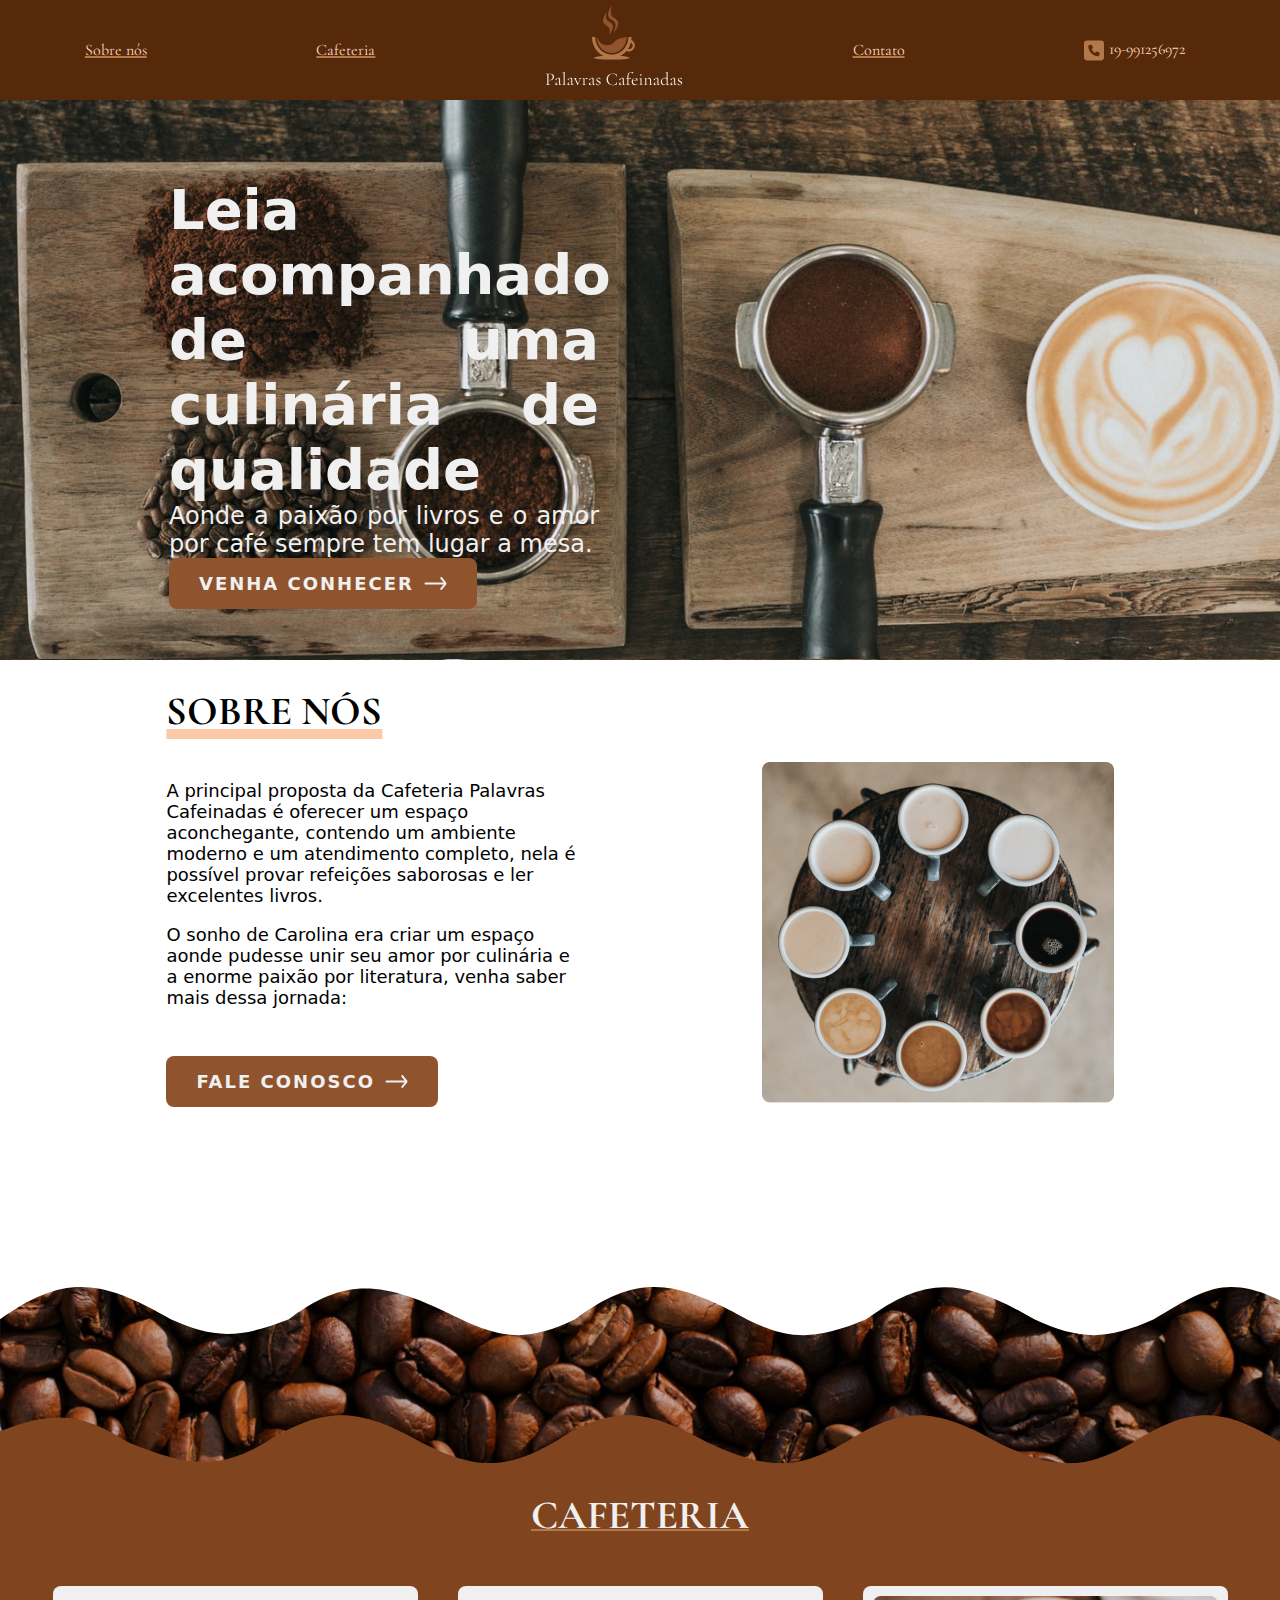
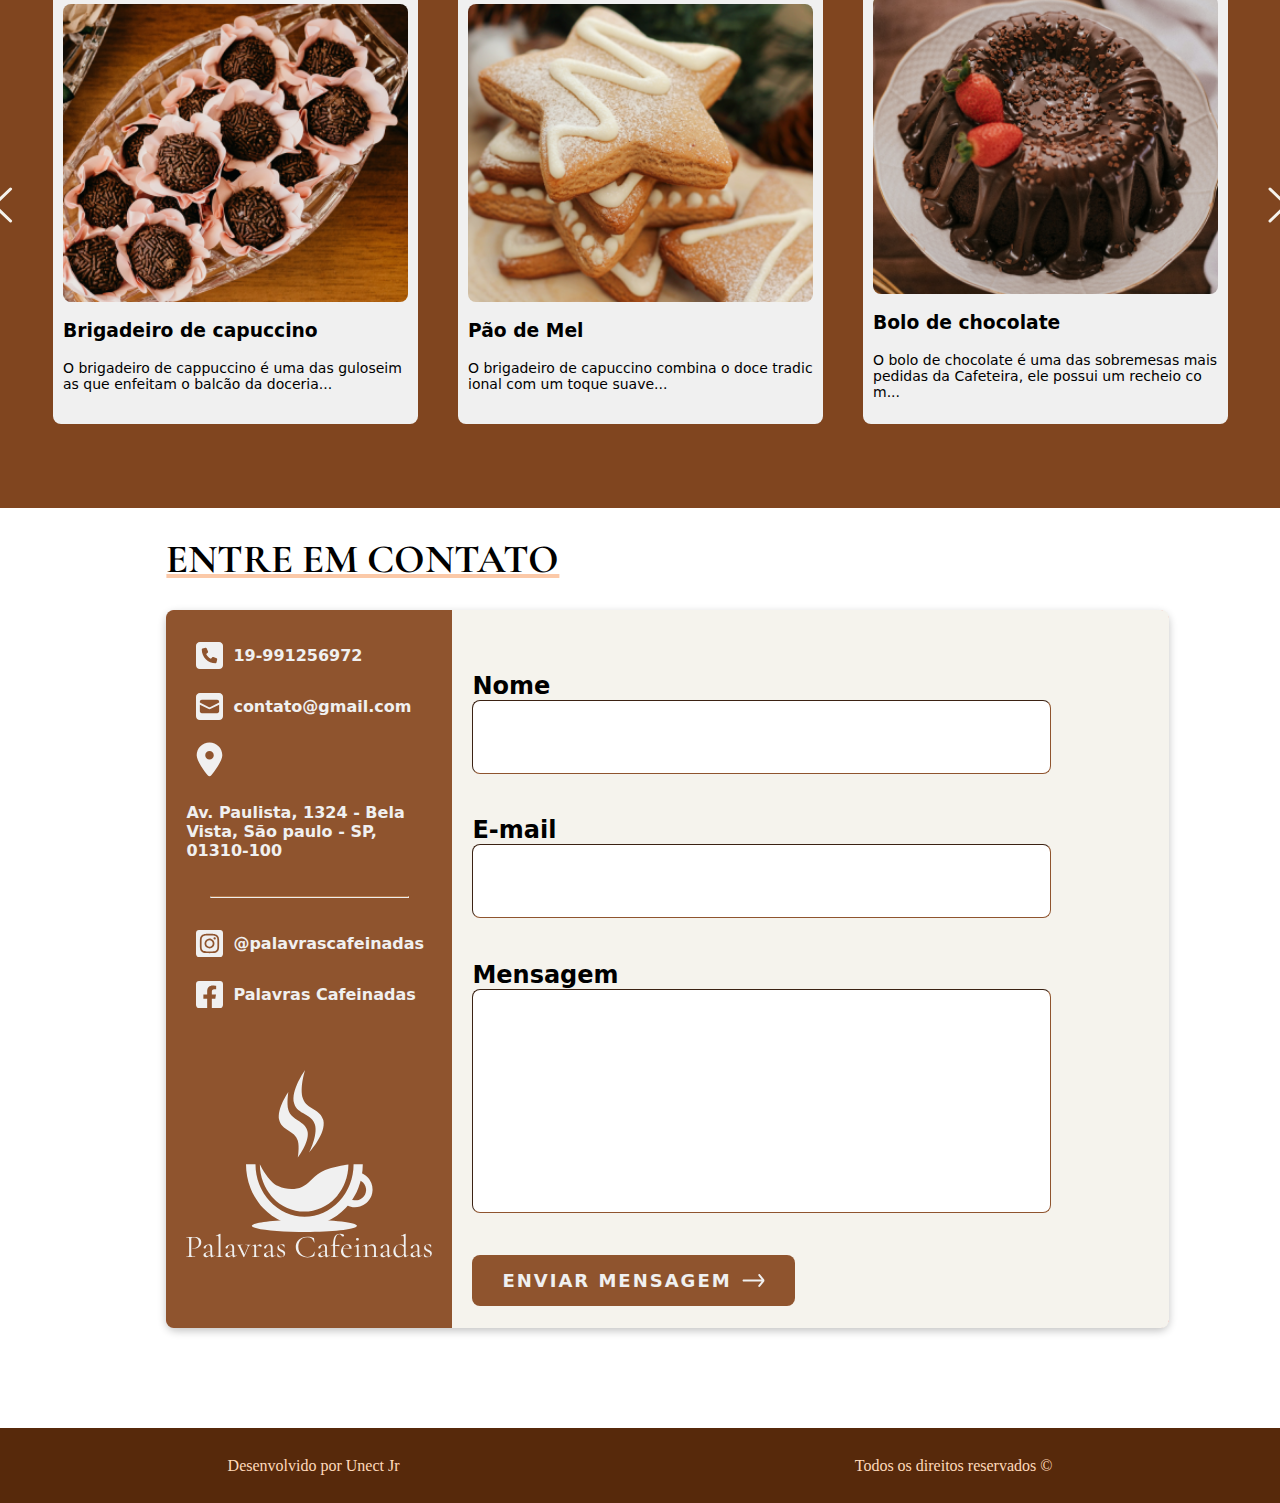
==== index.html @ 6863014e "mudando o nome do index" ====
<!DOCTYPE html>
<html>
    <head>
        <meta charset="utf-8">
        <title>Landing Page</title>
        <Link rel="stylesheet" href="styles/index.css"/>
        <link rel="preconnect" href="https://fonts.googleapis.com">
        <link rel="preconnect" href="https://fonts.gstatic.com" crossorigin>
        <link href="https://fonts.googleapis.com/css2?family=Cormorant+Garamond:ital,wght@0,300;0,400;0,500;0,600;0,700;1,300;1,400;1,500;1,600;1,700&display=swap" rel="stylesheet">
        <script type="text/javascript" src="/scripts/index.js"></script>
    </head>
    <body>
        <header>
            <div class="header-desktop">
                <a href="#sobre-nos"><span>Sobre nós</span></a>
                <a href="#cafeteria"><span>Cafeteria</span></a>
                <span><img src="img/Logo.svg" alt="Logo do palavras cafeinadas"></span>
                <a href="#contato"><span>Contato</span></a>
                <div class="numero">
                    <img src="img/Icon - Phone.svg" alt="ïcone de um telefone"/>
                    <span>19-991256972</span>
                </div>
            </div>
            <div class="header-responsive">
                <img src="img/logo_escura.svg" alt="logo do palavras cafeinadas" width="25px"/>
                <img src="img/Palavras Cafeinadas.svg" alt="palavras cafeinada" />
                <img src="img/Menu-mob.svg" alt="menu" onclick="abrirMenu()"/>
            </div>
            <div class="header-menu">
                <div class="menu">
                    <img src="img/logo_escura.svg" alt="logo do palavras cafeinadas" width="25px"/>
                    <img src="img/x.svg" alt="Icone para fechar o menu" width="25px" onclick="fecharMenu()"/>
                </div>
                <div class="opcoes-menu">
                    <div class="opcao-menu"><a href="#banner">Home</a></div>
                    <div class="opcao-menu"><a href="#sobre-nos">Sobre Nós</a></div>
                    <div class="opcao-menu"><a href="#cafeteria">Cafeteria</a></div>
                    <div class="opcao-menu"><a href="#contato">Contato</a></div>
                </div>
            </div>
        </header>

        
        <div id="banner">
            <div class="banner-texto">
                <span class="titulo">Leia acompanhado de uma culinária de qualidade</span>
                <span class="subtitulo">Aonde a paixão por livros e o amor por café sempre tem lugar a mesa.</span>
                <div class="botaoDiv">
                    <a href="#cafeteria">
                        <button class="botao">VENHA CONHECER<img src="img/Seta.svg" alt="seta apontando para a direita"/></button>
                    </a>
                </div>
            </div>
            <div class="banner-vazio"></div>
        </div>

        <div id="sobre-nos">
            <div class="tituloNos"><h1 class="SobreNos">SOBRE NÓS</h1><div class="teste"></div></div>
            <div class="sobreNosBloco">
                <div class="esquerdaSobreNos">
                    <div class="textoNosDiv">
                        <p class="textoNos">
                            A principal proposta da Cafeteria Palavras Cafeinadas é oferecer um espaço aconchegante, contendo um ambiente moderno e um atendimento completo, nela é possível provar refeições saborosas e ler excelentes livros.
                        </p>
                        <p class="textoNos">
                            O sonho de Carolina era criar um espaço aonde pudesse unir seu amor por culinária e a enorme paixão por literatura, venha saber mais dessa jornada:
                        </p>
                    </div>
                    <div class="botaoFC">
                        <a href="#contato">
                            <button class="botao">FALE CONOSCO<img src="img/Seta.svg" alt="seta apontando para a direita"/></button>
                        </a>
                    </div>
                </div>
                <div class="direitaSobreNos">
                    <img src="./img/cafes.png" alt="imagem de uma roda de copos de café em cima de uma mesa"/>
                </div>
            </div>
        </div>

        <div id="cafeteria">
            <img class="ondaCafe" src="./img/Cafe onda.svg" alt="imagem de grao de café com efeito de onda" />
            <div class="cafeteria">
                <span class="tituloCafe"><h1 class="tituloCafeteria">CAFETERIA</h1></span>
                <div class="carrossel">
                    <img id="flecha-esquerda" onclick="clickEsquerdo()" src="/img/Flecha anterior.svg" alt="flecha para mover o carrossel à esquerda" />
                    <div id="cards-id" class="cards">
                        <!-- <div class="card">
                            <div><img class="imagemCard" src="/img/bolo.png" alt="comida"/></div>
                            <div>
                                <div class="tituloCard"><h3>Brigadeiro de capuccino</h3></div>
                                <div class="textoCard"><p>O brigadeiro de cappuccino é uma das guloseimas que enfeitam o balcão da doceria...</p></div>
                            </div>
                        </div> -->
                    </div>
                    <img id="flecha-direita" onclick="clickDireito()" src="/img/Flecha Proximo.svg" alt="flecha para mover o carrossel à direita" />
                </div>
            </div>
        </div>

        <div id="contato">
            <div class="tituloContato"><h1 class="entreEmContato">ENTRE EM CONTATO</h1></div>
            <div class="informacaoForms">
                <div class="informacaoCard">

                    <div class="informacoesContato">
                        <div class="contatoLinha"> <img src="img/contato_icon.svg" width="47" alt="ïcone de um telefone"/> <p>19-991256972</p></div>
                        <div class="contatoLinha"> <img src="img/email_icon.svg" width="47" alt="ïcone de email"/> <p>contato@gmail.com</p></div>
                        <div class="contatoLinha"> <img src="img/local_icon.svg" width="47" alt="ïcone de gps"/> <p class="endereco">Av. Paulista, 1324 - Bela Vista, São paulo - SP, 01310-100</p></div>
                        <hr class="hrInformacao"/>
                        <div class="contatoLinha"> <img src="img/instagram_icon.svg" width="47" alt="ïcone do instagram"/> <p>@palavrascafeinadas</p></div>
                        <div class="contatoLinha"> <img src="img/facebook_icon.svg" width="47" alt="ïcone do facebook"/> <p>Palavras Cafeinadas</p></div>
                        <div class="logoBranca">
                            <img width="127" src="./img/logo_branca 2.svg" alt="logo branca"/>
                            <img width="246" src="./img/Palavras Cafeinadas.svg" alt="palavras cafeinadas"/>
                        </div>
                    </div>
                <div class="formulario">
                    <form class="formsCard">
                        <div class="labels">
                            <label class="labelText" for="fname">Nome</label><br>
                            <input class="inputTextNE" type="text" id="fname" name="fname"><br>
                        </div>
                        <div class="labels">
                            <label class="labelText" for="lmail">E-mail</label><br>
                            <input class="inputTextNE" type="text" id="lmail" name="lmail"><br>
                        </div>
                        <div class="labels">
                            <label class="labelText" for="lmsg">Mensagem</label><br>
                            <input class="inputTextMsg" type="text" id="lmsg" name="lmsg"><br>
                        </div>
                        <button class="botao">
                            ENVIAR MENSAGEM <img src="img/Seta.svg" alt="seta apontando para a direita"/>
                        </button>
                    </form>
                </div>
                </div>
            </div>

        </div>

        <div id="contato-mobile">
            <div class="tituloContatoMobile">NOS ENCONTRE AQUI:</div>
            <div class="midiasContato">
                <img src="img/instagram_marrom.png" width="70" alt="facebook"/>
                <img src="img/facebook_marrom.png" width="70" alt="instagram"/>
                <img src="img/telefone_marrom.png" width="70" alt="numero de telefone"/>
            </div>
        </div>

        <footer>
                <span>Desenvolvido por Unect Jr</span>
                <span>Todos os direitos reservados &copy</span>
        </footer>   
    </body>
</html>
---- styles/index.css ----
body{
    --main-bg-white: #ffffff;
    --main-bg-bone: #EBDACC;
    --main-bg-calico: #E2C196;
    --main-bg-santafe: #B2784A;
    --main-bg-mulefawn: #8F542E;
    --main-bg-woodbark: #291505;
    --main-bg-brown: #57290B;
    --main-bg-hover: #CA8E67;
    --main-bg-forms-white: #F5F3ED;
    --main-bg-carrossel: #80451F;

    --main-color-banner: #F0F0F0;
    --main-color-white: #FFDABB;

    --main-underline-bege: #FBC9A8 ;
    margin: 0;
}

.header-desktop{
    display: flex;
    align-items: center;
    justify-content: space-around;
    height: 100px;
    background-color: var(--main-bg-brown);
}

.header-responsive{
    display: none;
}

header span{
    color: var(--main-color-white);
    font-family: 'Cormorant Garamond';
    text-decoration: underline;
    text-decoration-color: var(--main-bg-santafe);
    text-decoration-thickness: 2px;
}

footer{
    width: 100%;
    background-color: var(--main-bg-brown);
    display: flex;
    justify-content: space-around;
    align-items: center;
    height: 75px;
    margin-top: 1px;
}

footer span{
    color: var(--main-color-white);
    font-family: 'Open Sans';
    font-weight: 400;
    font-size: 16px;
}

.numero span{
    text-decoration-line: none;
    margin-left: 5px;
}

.numero {
    padding: 10px;
    display: flex;
}

#banner{
    background-image: url(../img/BannerCafe.png);
    height: 560px;
    display: grid;
    grid-template-columns: 60% 40%;
}

#banner span{
    color: var(--main-color-banner);
}

.banner-texto{
    color: var(--main-color-banner);
    display: flex;
    flex-direction: column;
    text-align: justify;
    padding: 10% 22%;
    justify-content: space-between;
}

.titulo{
    font-family:system-ui, -apple-system, BlinkMacSystemFont, 'Segoe UI', Roboto, Oxygen, Ubuntu, Cantarell, 'Open Sans', 'Helvetica Neue', sans-serif;
    font-weight: 700;
    font-size: 56px;
}

.subtitulo{
    font-family: system-ui, -apple-system, BlinkMacSystemFont, 'Segoe UI', Roboto, Oxygen, Ubuntu, Cantarell, 'Open Sans', 'Helvetica Neue', sans-serif;
    font-weight: 400;
    font-size: 24px;
}

.botao{
    background-color: var(--main-bg-mulefawn);
    border-radius: 8px;
    border: 0;
    color: var(--main-color-banner);
    font-family: system-ui, -apple-system, BlinkMacSystemFont, 'Segoe UI', Roboto, Oxygen, Ubuntu, Cantarell, 'Open Sans', 'Helvetica Neue', sans-serif;
    font-weight: 800;
    font-size: 18px;
    letter-spacing: 2px;
    padding: 15px 30px;
    display: flex;
    justify-content: center;
    align-items: center;
}

.botao:hover{
    background-color: var(--main-bg-hover);
    color: var(--main-bg-white);
}

.botao img{
    margin-left: 10px;
}

#contato{
    padding-left: 13%;
    margin-bottom: 100px;
}

.informacaoForms{ 
    display: flex;
    flex-direction: row;
    flex-wrap: wrap;
 }

.informacoesContato{
    padding: 20px;
    background-color: var(--main-bg-mulefawn);
    border-radius: 8px 0 0 8px;
}

.formulario{
    background-color: var(--main-bg-forms-white);
    border-radius: 0 8px 8px 0;
    width: 100%;
}

.contatoLinha{
    display: flex;
    flex-direction: row;
}

.informacaoCard{
    width: 90%;
    background-color: red;
    display: flex; 
    flex-direction: row; 
    border-radius: 10px;
    box-shadow: rgba(0, 0, 0, 0.24) 0px 3px 8px;
}

.contatoLinha{
    color: var(--main-color-banner);
    flex-wrap: wrap;
    font-family: system-ui, -apple-system, BlinkMacSystemFont, 'Segoe UI', Roboto, Oxygen, Ubuntu, Cantarell, 'Open Sans', 'Helvetica Neue', sans-serif;
    font-weight: 700;
    font-weight: 18px;
}

.endereco{
    word-break: normal;
    width: 224px;
}

.logoBranca{
    display: flex;
    flex-direction: column;
    align-items: center;
    margin: 50px 0 50px 0;
}

.hrInformacao{
    border-top: 1px solid var(--main-bg-santafe);
    width: 80%;
    margin: 20px auto;
}

.formsCard{
    width: 100%;
    margin: 20px;
    height: 100%;
    display: flex;
    flex-direction: column;
    align-items: start;
    justify-content: space-evenly;
}

.inputTextNE{
    width: 80%;
    height: 70px;
    border-width: 1px;
    border-radius: 8px ;
    border-color: var(--main-bg-mulefawn);
}

.inputTextMsg{
    width: 80%;
    height: 220px;
    border-width: 1px;
    border-radius: 8px ;
    border-color: var(--main-bg-mulefawn);
}

.labelText{
    font-family: system-ui, -apple-system, BlinkMacSystemFont, 'Segoe UI', Roboto, Oxygen, Ubuntu, Cantarell, 'Open Sans', 'Helvetica Neue', sans-serif;
    font-weight: 700;
    font-size: 24px;
}

.labels{
    width: 100%;
}
#sobre-nos{
    padding: 0 13% 0 13%;
}
.entreEmContato{
    text-decoration: underline var(--main-underline-bege);
    font-family: "Cormorant Garamond", serif;
    font-weight: 700;
    font-size: 40px;
}
.sobreNosBloco{
    display: flex;
    justify-content: space-around; 
}
.textoNosDiv{
    width: 70%;
}

.esquerdaSobreNos{
    display: flex;
    flex-direction: column;
    justify-content: space-between;
}

.textoNos{
    font-family: system-ui, -apple-system, BlinkMacSystemFont, 'Segoe UI', Roboto, Oxygen, Ubuntu, Cantarell, 'Open Sans', 'Helvetica Neue', sans-serif;
    font-size: 18px;
    font-weight: 400;
}

.tituloNos{
}

.SobreNos{
    text-decoration: underline 10px var(--main-underline-bege);
    font-family: "Cormorant Garamond", serif;
    font-weight: 700;
    font-size: 40px;
}

.ondaCafe{
    width: 100%;
    margin-bottom:-10% ;
    z-index: 1;
}

#cafeteria{
    display: flex;
    flex-direction: column;
    align-items: center;
    justify-content: center;
    margin-top: 20vh;
}

.cafeteria{
    background-color: var(--main-bg-carrossel);
    width: 100%;
    z-index: 0;
    padding-top: 10%;
    display: flex;
    flex-direction: column;
    align-items: center;
    padding-bottom: 5%;
}

.tituloCafe{
}

.tituloCafeteria{
    text-decoration: underline 2px var(--main-bg-santafe);
    font-family: "Cormorant Garamond", serif;
    font-weight: 700;
    font-size: 40px;
    color: var(--main-color-banner);
}

.carrossel{
    display: flex;
}

#flecha-esquerda{
    margin: 20px;
    cursor: pointer;
}

#flecha-direita{
    margin: 20px;
    cursor: pointer;
}

.card{
    display: flex;
    flex-direction: column;
    background-color: var(--main-color-banner);
    justify-content: center;
    border-radius: 8px;
    padding: 10px;
    width: 345px;
    margin: 20px;
}

.tituloCard{
    font-size: 16px;
    font-family: system-ui, -apple-system, BlinkMacSystemFont, 'Segoe UI', Roboto, Oxygen, Ubuntu, Cantarell, 'Open Sans', 'Helvetica Neue', sans-serif;
    font-weight: 700;
}

.textoCard{
    font-size: 14px;
    font-family: system-ui, -apple-system, BlinkMacSystemFont, 'Segoe UI', Roboto, Oxygen, Ubuntu, Cantarell, 'Open Sans', 'Helvetica Neue', sans-serif;
    font-weight: 400;
    word-break: break-all;
}

.cards{
    display: flex;
}

.imagemCard{
    border-radius: 8px; 
    width: 100%;
}
a{
    text-decoration: none;
}

.menu{
    background-color: var(--main-bg-brown);
    display: flex;
    justify-content: space-between;
    padding: 30px;
}

.opcoes-menu{
    background-color: var(--main-bg-forms-white);
    display: flex;
    flex-direction: column;
    align-items: center;
}

.opcao-menu{
    font-family: system-ui, -apple-system, BlinkMacSystemFont, 'Segoe UI', Roboto, Oxygen, Ubuntu, Cantarell, 'Open Sans', 'Helvetica Neue', sans-serif;
    font-weight: 700;
    size: 24px;
    background-color: var(--main-bg-white);
    margin: 10px;
    border-radius: 10px;
    padding: 18px 10px 18px 18px;
    display: flex;
    justify-content: center;
    align-items: center;
    width: 70%;
    box-shadow: 5px 5px 5px 5px #1F0C0033 ;
}

.header-menu{
    display: none;
    flex-direction: column; 
    position: fixed;
    width: 100%;
}

#contato-mobile{
    display: none;
}

.tituloContatoMobile{
    font-family: system-ui, -apple-system, BlinkMacSystemFont, 'Segoe UI', Roboto, Oxygen, Ubuntu, Cantarell, 'Open Sans', 'Helvetica Neue', sans-serif;
    font-size: 16px;
    font-weight: 600;
}

.midiasContato{
    display: flex;
    align-items: center;
    justify-content: center;
    margin-bottom: 5%;
}

@media (max-width: 1200px) {
    footer{
        flex-direction: column;
        align-items: start;
        padding: 15px;
    }

    .subtitulo{
        display: none;
    }

    .banner-vazio{
        display: none;
    }

    .banner-texto{
        width: 100%;
    }

    .informacoesContato{
        display: none;
    }

    .botao{
        margin: 1vh 0 1vh 0;
    }

    .direitaSobreNos{
        display: none;
    }

    .botaoFC{
        display: flex;
        justify-content: center;
    }

    #cafeteria{
        margin-top: 2vh;
    }

    .textoNosDiv{
        width: 100%;
    }

    .header-desktop{
        display: none;
    }

    .header-responsive{
        display: flex;
        align-items: center;
        justify-content: space-around;
        height: 100px;
        background-color: var(--main-bg-brown);
    }

    #contato-mobile{
        display: flex;
        flex-direction: column;
        justify-content: center;
        align-items: center;
    }

}
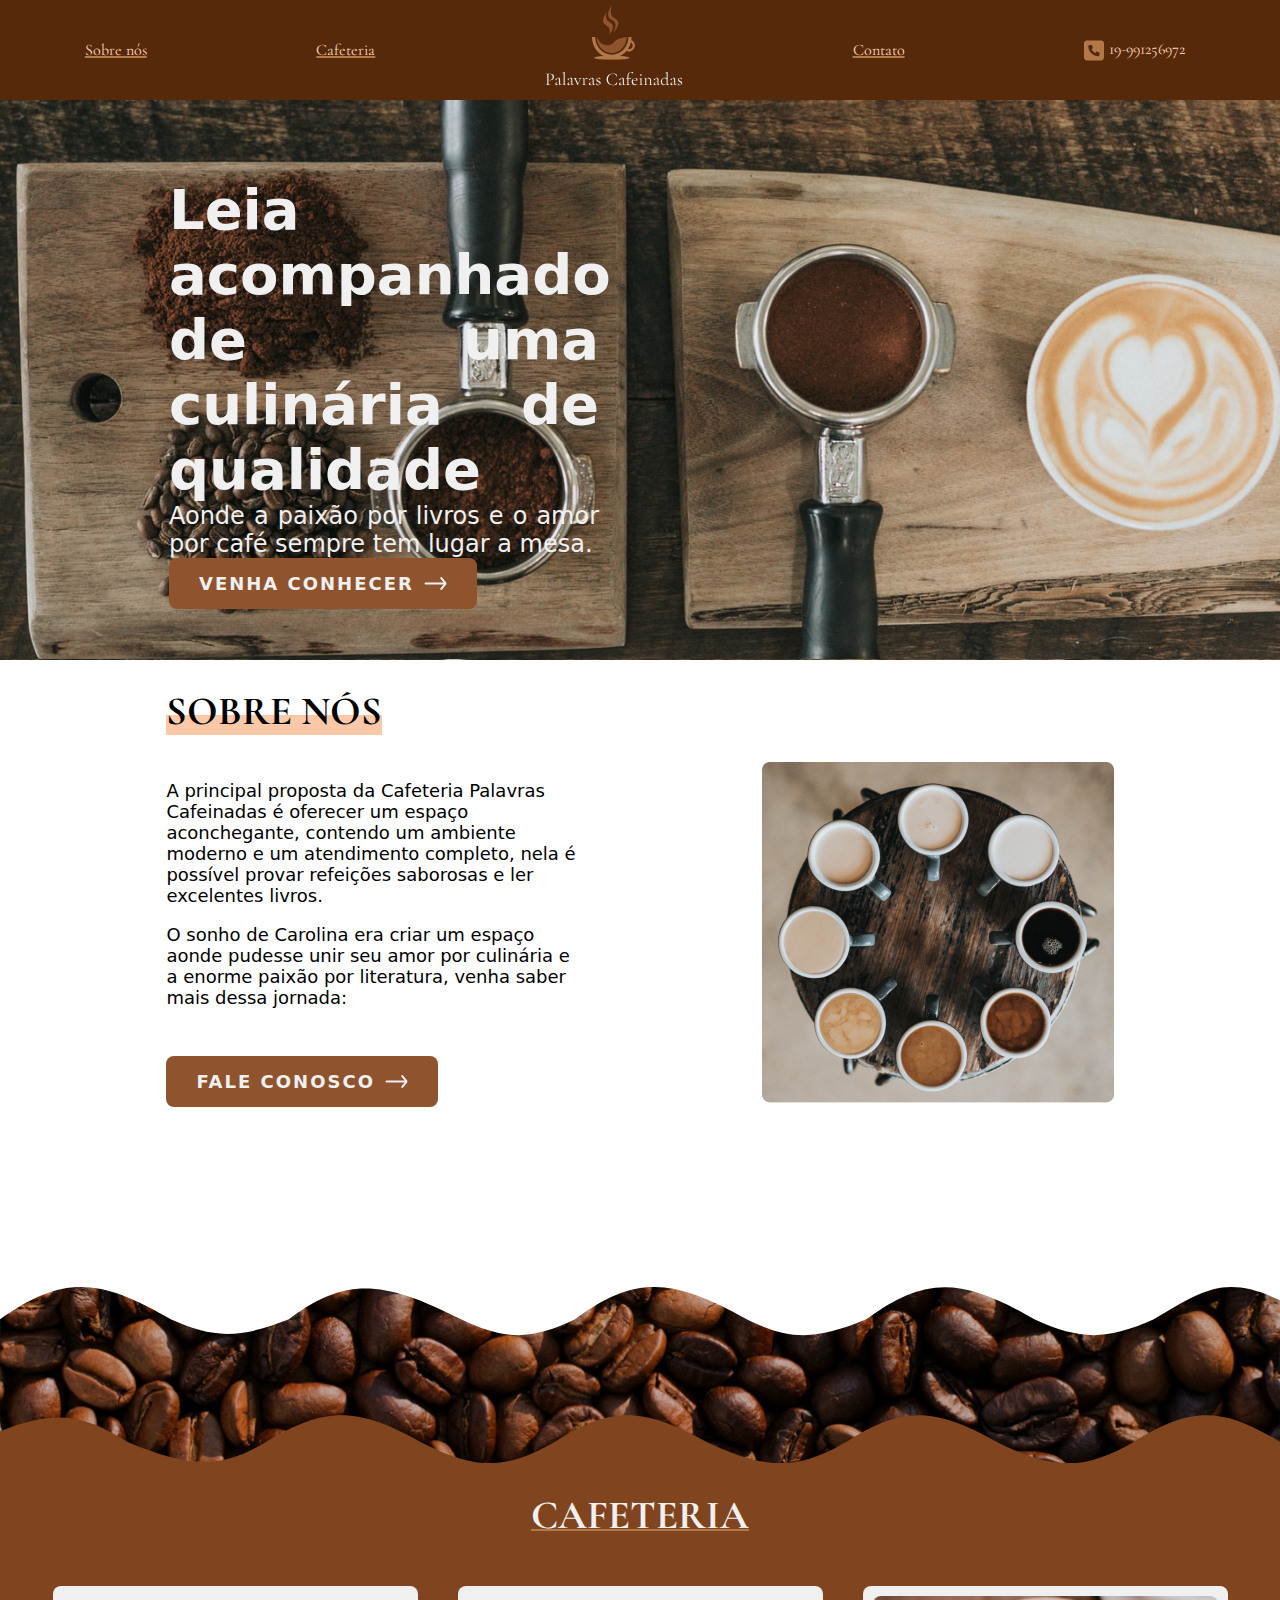
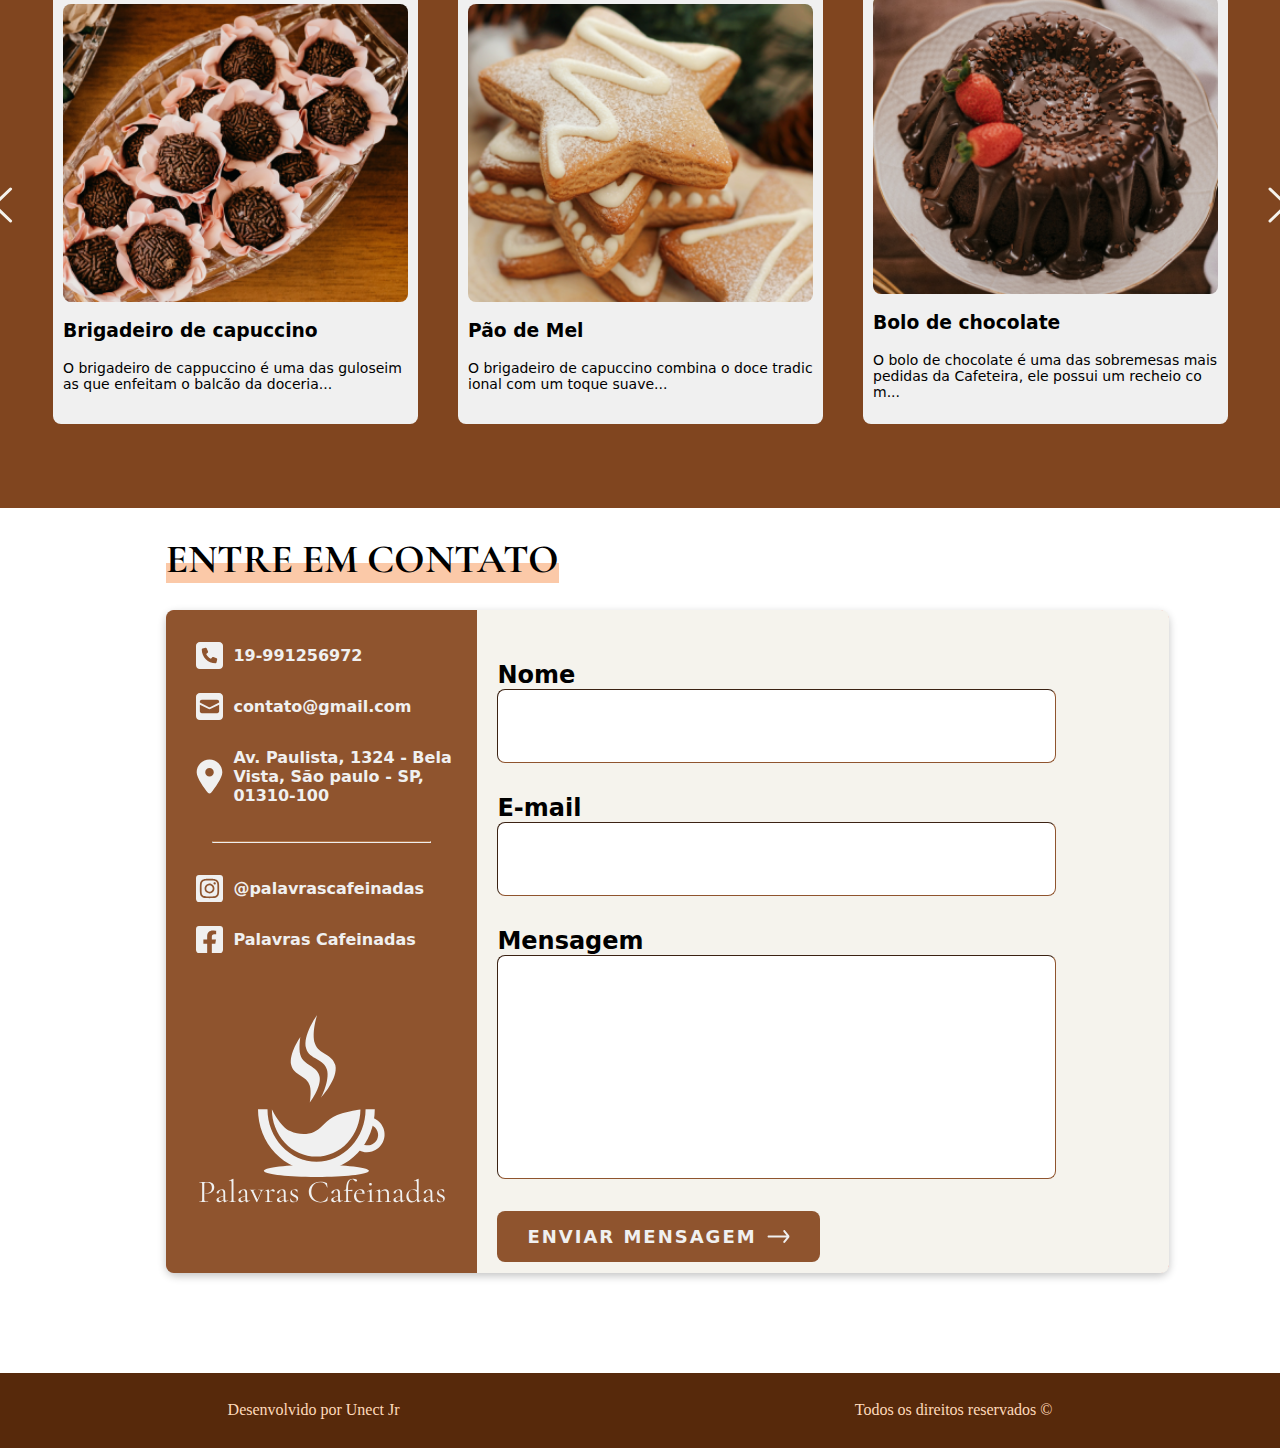
==== commit f002dbd0: "ultimos ajustes" ====
--- a/index.html
+++ b/index.html
@@ -7,7 +7,7 @@
         <link rel="preconnect" href="https://fonts.googleapis.com">
         <link rel="preconnect" href="https://fonts.gstatic.com" crossorigin>
         <link href="https://fonts.googleapis.com/css2?family=Cormorant+Garamond:ital,wght@0,300;0,400;0,500;0,600;0,700;1,300;1,400;1,500;1,600;1,700&display=swap" rel="stylesheet">
-        <script type="text/javascript" src="/scripts/index.js"></script>
+        <script type="text/javascript" src="./scripts/index.js"></script>
     </head>
     <body>
         <header>
@@ -55,7 +55,7 @@
         </div>
 
         <div id="sobre-nos">
-            <div class="tituloNos"><h1 class="SobreNos">SOBRE NÓS</h1><div class="teste"></div></div>
+            <div class="tituloNos"><h1 class="SobreNos">SOBRE NÓS<div class="teste"></div></h1></div>
             <div class="sobreNosBloco">
                 <div class="esquerdaSobreNos">
                     <div class="textoNosDiv">
@@ -83,23 +83,16 @@
             <div class="cafeteria">
                 <span class="tituloCafe"><h1 class="tituloCafeteria">CAFETERIA</h1></span>
                 <div class="carrossel">
-                    <img id="flecha-esquerda" onclick="clickEsquerdo()" src="/img/Flecha anterior.svg" alt="flecha para mover o carrossel à esquerda" />
+                    <img id="flecha-esquerda" onclick="clickEsquerdo()" src="img/Flecha anterior.svg" alt="flecha para mover o carrossel à esquerda" />
                     <div id="cards-id" class="cards">
-                        <!-- <div class="card">
-                            <div><img class="imagemCard" src="/img/bolo.png" alt="comida"/></div>
-                            <div>
-                                <div class="tituloCard"><h3>Brigadeiro de capuccino</h3></div>
-                                <div class="textoCard"><p>O brigadeiro de cappuccino é uma das guloseimas que enfeitam o balcão da doceria...</p></div>
-                            </div>
-                        </div> -->
                     </div>
-                    <img id="flecha-direita" onclick="clickDireito()" src="/img/Flecha Proximo.svg" alt="flecha para mover o carrossel à direita" />
+                    <img id="flecha-direita" onclick="clickDireito()" src="img/Flecha Proximo.svg" alt="flecha para mover o carrossel à direita" />
                 </div>
             </div>
         </div>
 
         <div id="contato">
-            <div class="tituloContato"><h1 class="entreEmContato">ENTRE EM CONTATO</h1></div>
+            <div class="tituloContato"><h1 class="entreEmContato">ENTRE EM CONTATO<div class="teste"></div></h1></div>
             <div class="informacaoForms">
                 <div class="informacaoCard">
 
--- a/styles/index.css
+++ b/styles/index.css
@@ -143,11 +143,6 @@
     width: 100%;
 }
 
-.contatoLinha{
-    display: flex;
-    flex-direction: row;
-}
-
 .informacaoCard{
     width: 90%;
     background-color: red;
@@ -158,8 +153,9 @@
 }
 
 .contatoLinha{
+    display: flex;
+    flex-direction: row;
     color: var(--main-color-banner);
-    flex-wrap: wrap;
     font-family: system-ui, -apple-system, BlinkMacSystemFont, 'Segoe UI', Roboto, Oxygen, Ubuntu, Cantarell, 'Open Sans', 'Helvetica Neue', sans-serif;
     font-weight: 700;
     font-weight: 18px;
@@ -221,11 +217,23 @@
 #sobre-nos{
     padding: 0 13% 0 13%;
 }
+.tituloContato{
+    position: static;
+    top: 20px;
+}
 .entreEmContato{
-    text-decoration: underline var(--main-underline-bege);
     font-family: "Cormorant Garamond", serif;
     font-weight: 700;
     font-size: 40px;
+    width: max-content;
+}
+
+.teste{
+    background-color: var(--main-underline-bege);
+    width: 100%;
+    height: 20px;
+    margin-top: -20px;
+
 }
 .sobreNosBloco{
     display: flex;
@@ -247,14 +255,11 @@
     font-weight: 400;
 }
 
-.tituloNos{
-}
-
 .SobreNos{
-    text-decoration: underline 10px var(--main-underline-bege);
     font-family: "Cormorant Garamond", serif;
     font-weight: 700;
     font-size: 40px;
+    width: max-content;
 }
 
 .ondaCafe{
@@ -280,9 +285,6 @@
     flex-direction: column;
     align-items: center;
     padding-bottom: 5%;
-}
-
-.tituloCafe{
 }
 
 .tituloCafeteria{
